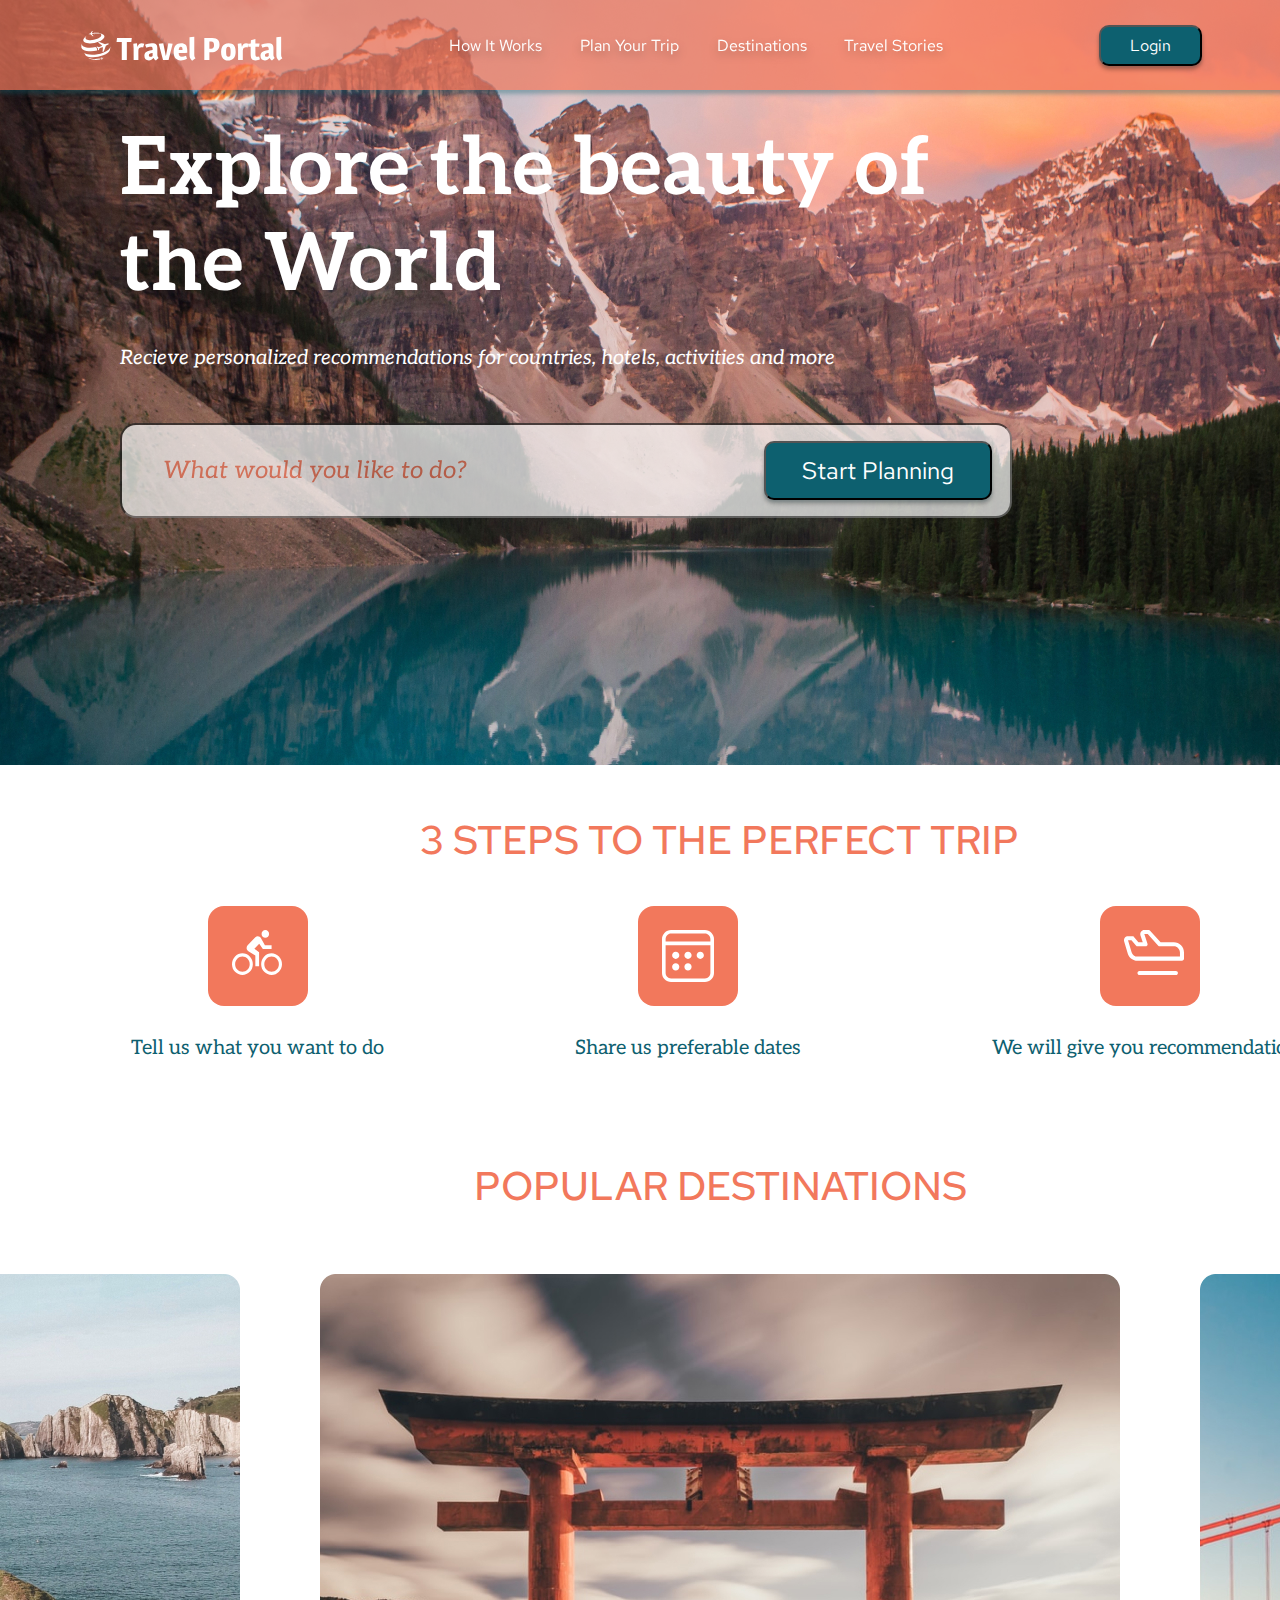
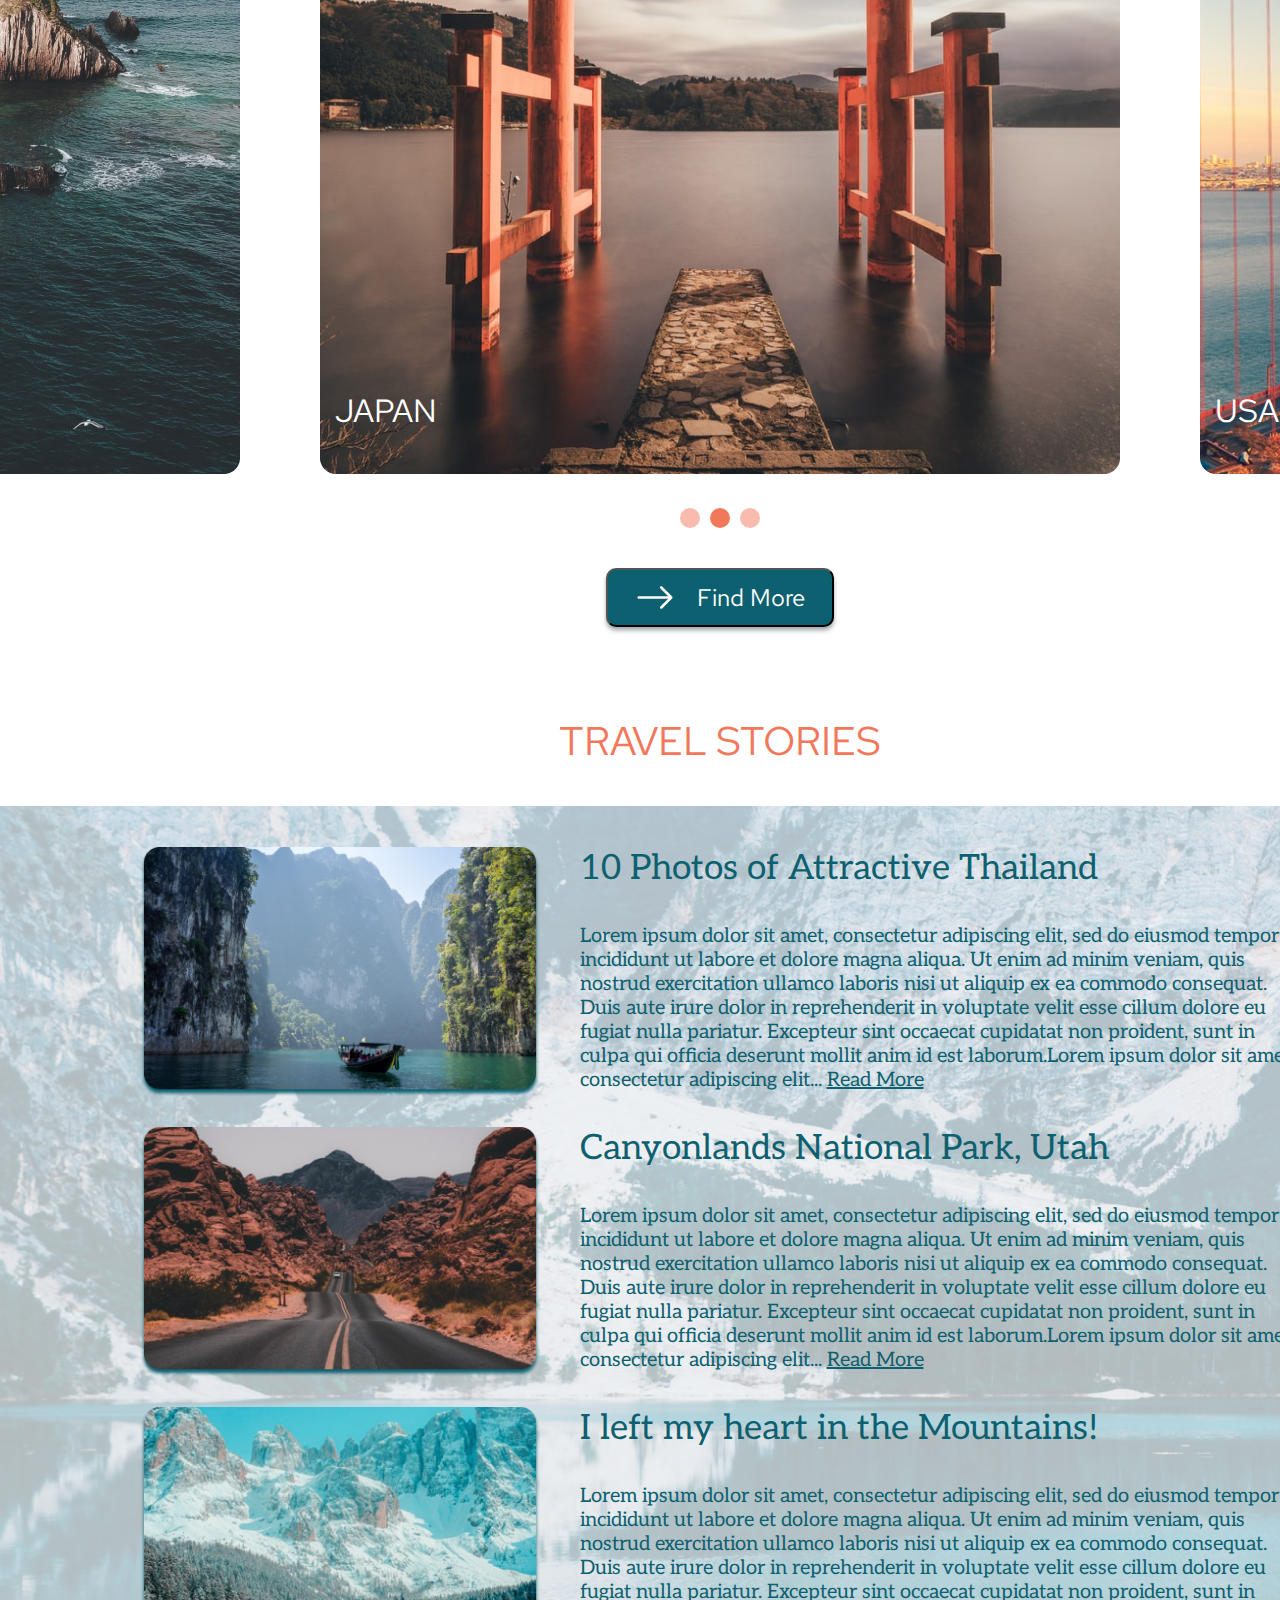
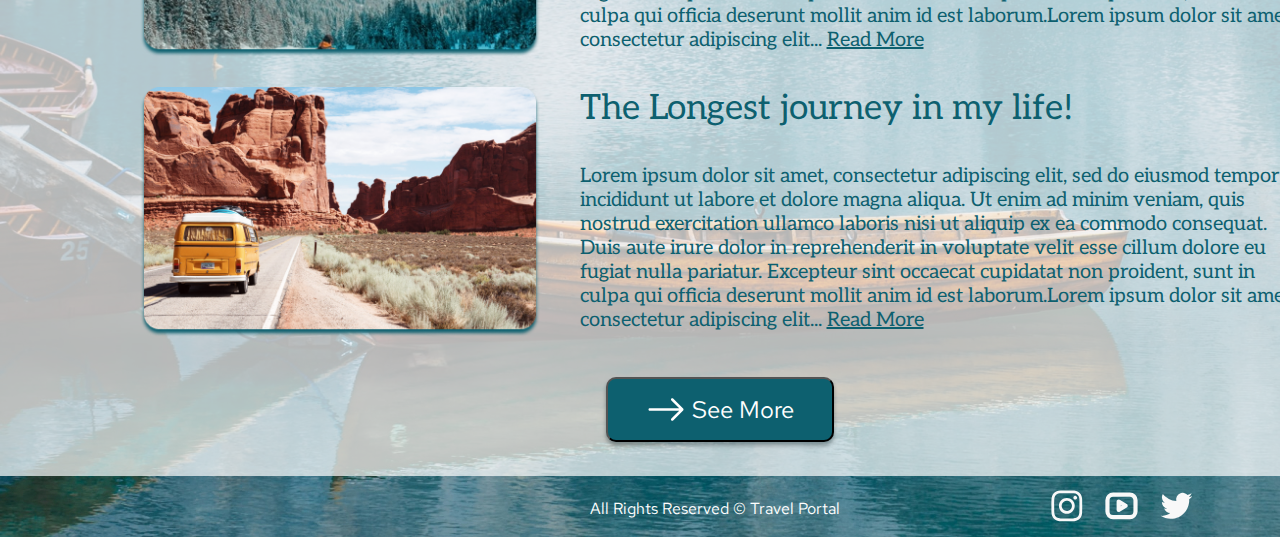
==== travel/index.html @ ea9cec98 "feat: create page layout" ====
<!DOCTYPE html>
<html lang="en">
<head>
    <meta charset="UTF-8">
    <meta http-equiv="X-UA-Compatible" content="IE=edge">
    <meta name="viewport" content="width=device-width, initial-scale=1.0">
    <title>Travel Portal</title>
    <link rel="stylesheet" href="style.css">
    <link rel="preconnect" href="https://fonts.googleapis.com">
    <link rel="preconnect" href="https://fonts.gstatic.com" crossorigin>
    <link href="https://fonts.googleapis.com/css2?family=Aleo:ital,wght@0,700;1,400;1,700&family=Red+Hat+Text:wght@500&display=swap" rel="stylesheet">
</head>
<body>
    <header class="header">
        <img class="header-logo" src="assets/svg/travel-portal-logo.svg" alt="Travel Portal Logo">
        <nav class="nav">
           <ul class="nav-list">
            <li class="nav-item"><a href="#preview">How It Works</a></li>
            <li class="nav-item"><a href="#steps">Plan Your Trip</a></li>
            <li class="nav-item"><a href="#destinations">Destinations</a></li>
            <li class="nav-item"><a href="#stories">Travel Stories</a></li>
           </ul> 
        </nav>
        <button class="button navbtn">Login</button>
    </header>
    <div class="header-background"></div>
    <main>
        <div class="background-img-1"><img src="assets/img/background-img-1.jpg" alt=""></div>
        <section id="preview">
            <div class="preview-background">
                <div class="preview-card">
                    <h1>Explore the beauty of the World</h1>
                    <p>Recieve personalized recommendations for countries, hotels, activities and more</p>
                    <div class="search-container">
                        <input class="input" id="search" type="text" placeholder="What would you like to do?"><button class="button previewbtn" for="#search">Start Planning</button>
                    </div>
                </div>
            </div>
        </section>
        <section id="steps">
            <div class="steps-block">
                <h2>3 STEPS TO THE PERFECT TRIP</h2>
                <div class="steps-figures">
                <figure>
                    <div class="steps-image">
                        <img src="assets/svg/bicycle-logo.svg" alt="bicycle-logo">
                    </div>
                    <figcaption>Tell us what you want to do</figcaption>
                </figure>
                <figure>
                    <div class="steps-image">
                        <img src="assets/svg/calendar.svg" alt="calendar-logo">
                    </div>
                    <figcaption>Share us preferable dates</figcaption>
                </figure>
                <figure>
                    <div class="steps-image">
                        <img src="assets/svg/airplane.svg" alt="airplane-logo">
                    </div>
                    <figcaption>We will give you recommendations</figcaption>
                </figure>
                </div>
            </div>   
        </section>
        <section id="destinations">
            <div class="destinations-block">
                <h2>POPULAR DESTINATIONS</h2>
                <div class="destinations-figures">
                    <figure>
                        <div class="destinations-image">
                            <img src="assets/img/spain.jpg" alt="Spain">
                        </div>
                        <figcaption class="destination-caption">SPAIN</figcaption>
                    </figure>
                    <figure>
                        <div class="destinations-image">
                            <img src="assets/img/japan.jpg" alt="Japan">
                        </div>
                        <figcaption class="destination-caption">JAPAN</figcaption>
                    </figure>
                    <figure>
                        <div class="destinations-image">
                            <img src="assets/img/USA.jpg" alt="USA">
                        </div>
                        <figcaption class="destination-caption">USA</figcaption>
                    </figure>
                </div>
                <div class="indicator">
                    <ul>
                        <li><div class="filled not-filled"></div></li>
                        <li><div class="filled"></div></li>
                        <li><div class="filled not-filled"></div></li>
                    </ul>
                </div>
                <button class="button destinationsbtn">
                    <div class="btn-wrapper">
                        <img src="assets/svg/bi_arrow-right.svg" alt="">Find More
                    </div>
                </button>
            </div>
        </section>
       <section id="stories">
            <div class="overlay"></div>
            <div class="stories-block">
                <h2>TRAVEL STORIES</h2>
                <div class="stories-section">
                    <div class="story-card">
                        <img src="assets/img/thailand.png" alt="image">
                        <div class="text-block">
                            <h3>10 Photos of Attractive Thailand</h3>
                            <p>Lorem ipsum dolor sit amet, consectetur adipiscing elit, sed do eiusmod tempor incididunt ut labore et dolore magna aliqua. Ut enim ad minim veniam, quis nostrud exercitation 
                                ullamco laboris nisi ut aliquip ex ea commodo consequat. Duis aute irure dolor in reprehenderit in voluptate velit esse cillum dolore eu fugiat nulla pariatur. Excepteur 
                                sint occaecat cupidatat non proident, sunt in culpa qui officia deserunt mollit anim id est laborum.Lorem ipsum dolor sit amet, consectetur adipiscing elit... <a href="">Read More</a></p>
                        </div>
                    </div>
                    <div class="story-card">
                        <img src="assets/img/utah.png" alt="image">
                        <div class="text-block">
                            <h3>Canyonlands National Park, Utah</h3>
                            <p>Lorem ipsum dolor sit amet, consectetur adipiscing elit, sed do eiusmod tempor incididunt ut labore et dolore magna aliqua. Ut enim ad minim veniam, quis nostrud exercitation 
                                ullamco laboris nisi ut aliquip ex ea commodo consequat. Duis aute irure dolor in reprehenderit in voluptate velit esse cillum dolore eu fugiat nulla pariatur. Excepteur sint 
                                occaecat cupidatat non proident, sunt in culpa qui officia deserunt mollit anim id est laborum.Lorem ipsum dolor sit amet, consectetur adipiscing elit... <a href="">Read More</a></p>
                        </div>
                    </div>
                    <div class="story-card">
                        <img src="assets/img/mountains.png" alt="image">
                        <div class="text-block">
                            <h3>I left my heart in the Mountains!</h3>
                            <p>Lorem ipsum dolor sit amet, consectetur adipiscing elit, sed do eiusmod tempor incididunt ut labore et dolore magna aliqua. Ut enim ad minim veniam, quis nostrud exercitation 
                                ullamco laboris nisi ut aliquip ex ea commodo consequat. Duis aute irure dolor in reprehenderit in voluptate velit esse cillum dolore eu fugiat nulla pariatur. Excepteur sint 
                                occaecat cupidatat non proident, sunt in culpa qui officia deserunt mollit anim id est laborum.Lorem ipsum dolor sit amet, consectetur adipiscing elit... <a href="">Read More</a></p>
                        </div>
                    </div>
                    <div class="story-card">
                        <img src="assets/img/utah2.png" alt="image">
                        <div class="text-block">
                            <h3>The Longest journey in my life!</h3>
                            <p>Lorem ipsum dolor sit amet, consectetur adipiscing elit, sed do eiusmod tempor incididunt ut labore et dolore magna aliqua. Ut enim ad minim veniam, quis nostrud exercitation 
                                ullamco laboris nisi ut aliquip ex ea commodo consequat. Duis aute irure dolor in reprehenderit in voluptate velit esse cillum dolore eu fugiat nulla pariatur. Excepteur sint 
                                occaecat cupidatat non proident, sunt in culpa qui officia deserunt mollit anim id est laborum.Lorem ipsum dolor sit amet, consectetur adipiscing elit... <a href="">Read More</a></p>
                        </div>
                    </div>
                </div>
                <button class="button storiesbtn">
                    <div class="btn-wrapper">
                        <img src="assets/svg/bi_arrow-right.svg" alt="">See More
                    </div>
                </button>
            </div>
        </section>
        <div class="background-image-2"><img src="assets/img/background-img-2.jpg" alt=""></div>
        <div class="footer-background"></div>
    </main>
   <footer>
        <div class="footer-text">All Rights Reserved © Travel Portal</div>
        <div class="social-media">
            <ul>
                <li><a href=""><img src="assets/svg/instagram.svg" alt=""></a></li>
                <li><a href=""><img src="assets/svg/youtube.svg" alt=""></a></li>
                <li><a href=""><img src="assets/svg/twitter.svg" alt=""></a></li>
            </ul>
        </div>
    </footer>
</body>
</html>
---- travel/style.css ----
* { 
    box-sizing: border-box;
    /* border: 1px solid black; */
}

body {
    margin: 0 auto;
    padding: 0;
    max-width: 1440px;
    font-family: 'Red Hat Text', sans-serif;
    font-size: 16px;
    overflow-x: hidden;
}

main {
    max-height: 3505px;
}

h1 {
    font-family: Aleo;
    font-size: 80px;
    color: #fff;
    margin-top: 0;
    margin-bottom: 32px;
}

.header {
    padding: 0;
    height: 90px;
    display: flex;
    justify-content: space-around;
    align-items: center;
}

.header-background {
    background-color: #F2785C;
    box-shadow: 0px 4px 4px rgba(13, 96, 111, 0.5);
    height: 90px;
    width: 1440px;
    position: absolute;
    top: 0px;
    opacity: 70%;
    z-index: -1;
}

.header-logo {
    width: 216px;
    height: 31px;
    opacity: 1.0;
}

.nav {
    display: flex;
}

.nav-list {
    display: flex;
    justify-content: space-between;
    list-style: none;
    margin: 0;
    padding-inline-start: 0;
    width: 494px;
    filter: drop-shadow(0px 4px 4px rgba(0, 0, 0, 0.25));
}

nav a {
    text-decoration: none;
    color: #FFFFFF;
}

.button {
    background-color: #0D606F;
    color: #fff;
    font-size: inherit;
    font-family: inherit;
    border-radius: 10px;
    box-shadow: 0px 4px 4px rgba(0, 0, 0, 0.25), 0px 2px 3px rgba(13, 96, 111, 0.16);
}

.navbtn {
    width: 103px;
    height: 41px;
}

.background-img-1 {
    position: absolute;
    top: 0px;
    z-index: -2;
}

.preview-card {
    width: 892px;
    height: 422px;
    color: white;
    position: relative;
    left: 120px;
    top: 32px;
}

.preview-card p {
    font-family: Aleo;
    font-style: italic;
    font-size: 20px;
}

.input {
    width: 892px;
    height: 95px;
    border-radius: 16px;
    opacity: 0.7;
    margin-top: 33px;
    color: #F2785C;
    font-size: 24px;
    font-family: Aleo;
    padding-left: 41px;

}

input::placeholder {
    color: #F2785C;
    font-family: Aleo;
    font-style: italic;
    font-size: 24px;
}

.previewbtn {
    width: 228px;
    height: 59px;
    font-size: 24px;
    position: relative;
    bottom: 77px;
    left: 644px;
}

.steps-block {
    width: 1177px;
    height: 247px;
    position: relative;
    top: 301px;
    left: 131px;
}

.steps-block h2 {
    color: #F2785C;
    font-size: 40px;
    font-family: "Red Hat Text";
    font-weight: 500;
    text-align: center;
    margin: 0;
}

.steps-figures {
    display: flex;
    justify-content: space-between;
}

.steps-figures figure {
    margin: 40px 0 0 0;
}

.steps-image {
    background-color: #F2785C;
    width: 100px;
    height: 100px;
    border-radius: 16px;
    margin: 0 auto 30px;
}

.steps-image img {
    position: relative;
    top: 24px;
    left: 24px;
}

.steps-block figcaption {
    color: #0D606F;
    font-family: Aleo;
    font-weight: 400;
    font-size: 20px;
}

.destinations-block {
    width: 2520px;
    height: 1042px;
    position: relative;
    top: 400px;
    left: -540px;
}

.destinations-block h2 {
    color: #F2785C;
    font-size: 40px;
    font-weight: 500;
    text-align: center;
    margin: 0 auto 46px;
}

.destinations-figures {
    display: flex;
    justify-content: center;
}

.destination-caption {
    position: relative;
    bottom: 90px;
    left: 15px;
    color: white;
    font-size: 32px;
}

.indicator {
    width: 80px;
    margin: 0 auto;
}

.indicator ul {
    display: flex;
    justify-content: space-between;
    list-style: none;
    gap: 10px;
    padding-left: 0;
    margin-top: -30px;
    margin-bottom: 40px;
}

.filled {
    width: 20px;
    height: 20px;
    background-color: #F2785C;
    border-radius: 50px;
}

.not-filled {
    opacity: 50%;
}

.destinationsbtn {
    display: block;
    margin: 0 auto 80px;
    font-size: 24px;
    width: 228px;
    height: 59px;
}

.btn-wrapper {
    display: flex;
    justify-content: space-evenly;
    align-items: center;
}

.stories-block {
    width: 1201px;
    height: 1322px;
    position: relative;
    left: 119px;
    top: 480px;
}

.stories-block h2 {
    font-family: 'Red Hat Text';
    font-weight: normal;
    font-size: 40px;
    color: #F2785C;
    text-align: center;
    margin-bottom: 80px;
}

.stories-section {
    display: flex;
    width: 100%;
    flex-wrap: wrap;
}

.story-card {
    display: flex;
    width: 100%;
    justify-content: center;
}

.story-card img {
    width: 400px;
    height: 250px;
    margin-bottom: 30px;
}

.text-block {
    width: 760px;
    padding-left: 40px;
}

.text-block h3 {
    font-family: Aleo;
    font-weight: 400;
    color: #0D606F;
    font-size: 35px;
    margin-top: 0;
}

.text-block p {
    font-family: Aleo;
    color: #0D606F;
    font-size: 20px;
    font-weight: 400;
}

.text-block a {
    color: #0D606F;
}

.storiesbtn {
    width: 228px;
    display: block;
    margin: 10px auto 0;
    padding: 10px 32px;
    font-size: 24px;
}

.background-image-2 {
    position: relative;
    bottom: 750px;
    z-index: -2;
}

.footer-background {
    background-color: #fff;
    height: 1270px;
    width: 1442px;
    opacity: 70%;
    z-index: -1;
    position: relative;
    bottom: 2086px;
}

footer {
    display: flex;
    align-items: center;
    height: 61px;
    position: relative;
    bottom: -83px;
}

.footer-text {
    width: 82%;
    color: white;
    padding-left: 590px;
}

.social-media {
    width: 18%;
}

.social-media ul {
    display: flex;
    gap: 20px;
    padding-left: 0;
}

.social-media li {
    list-style: none;
}
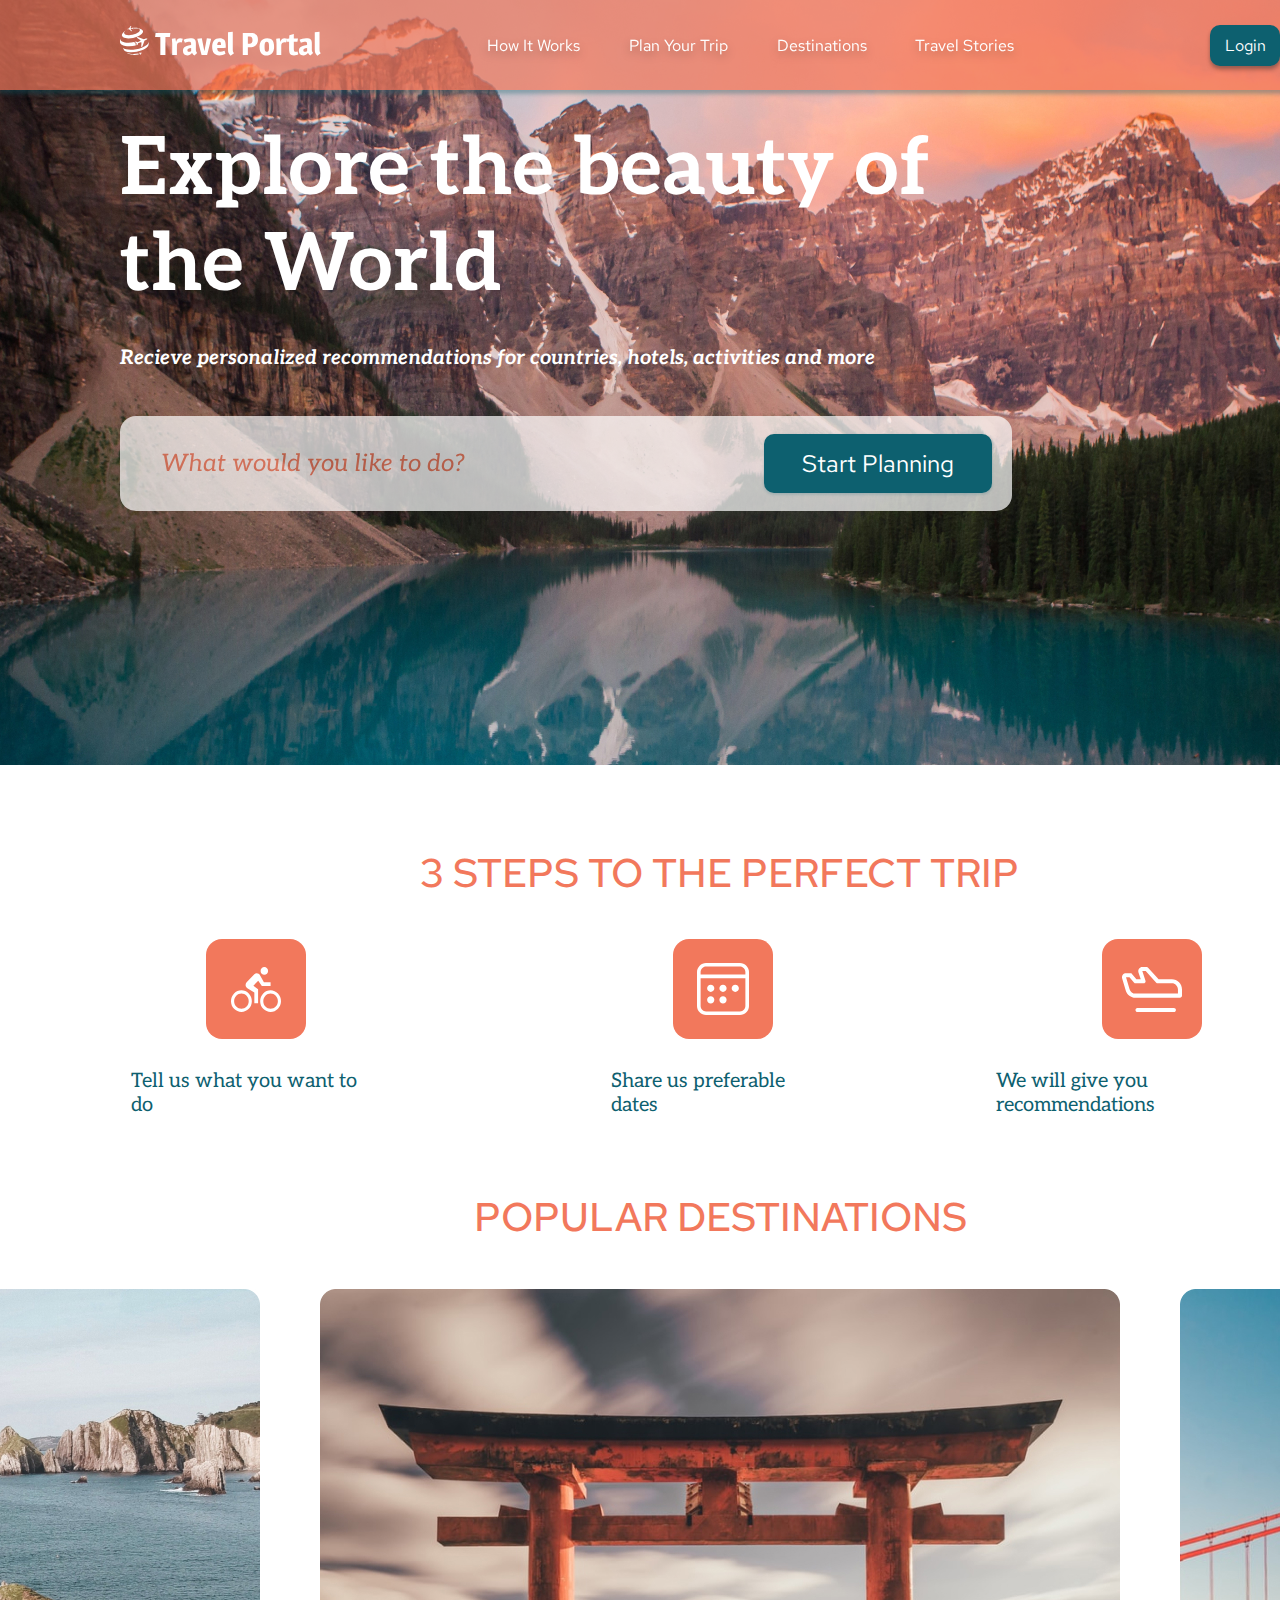
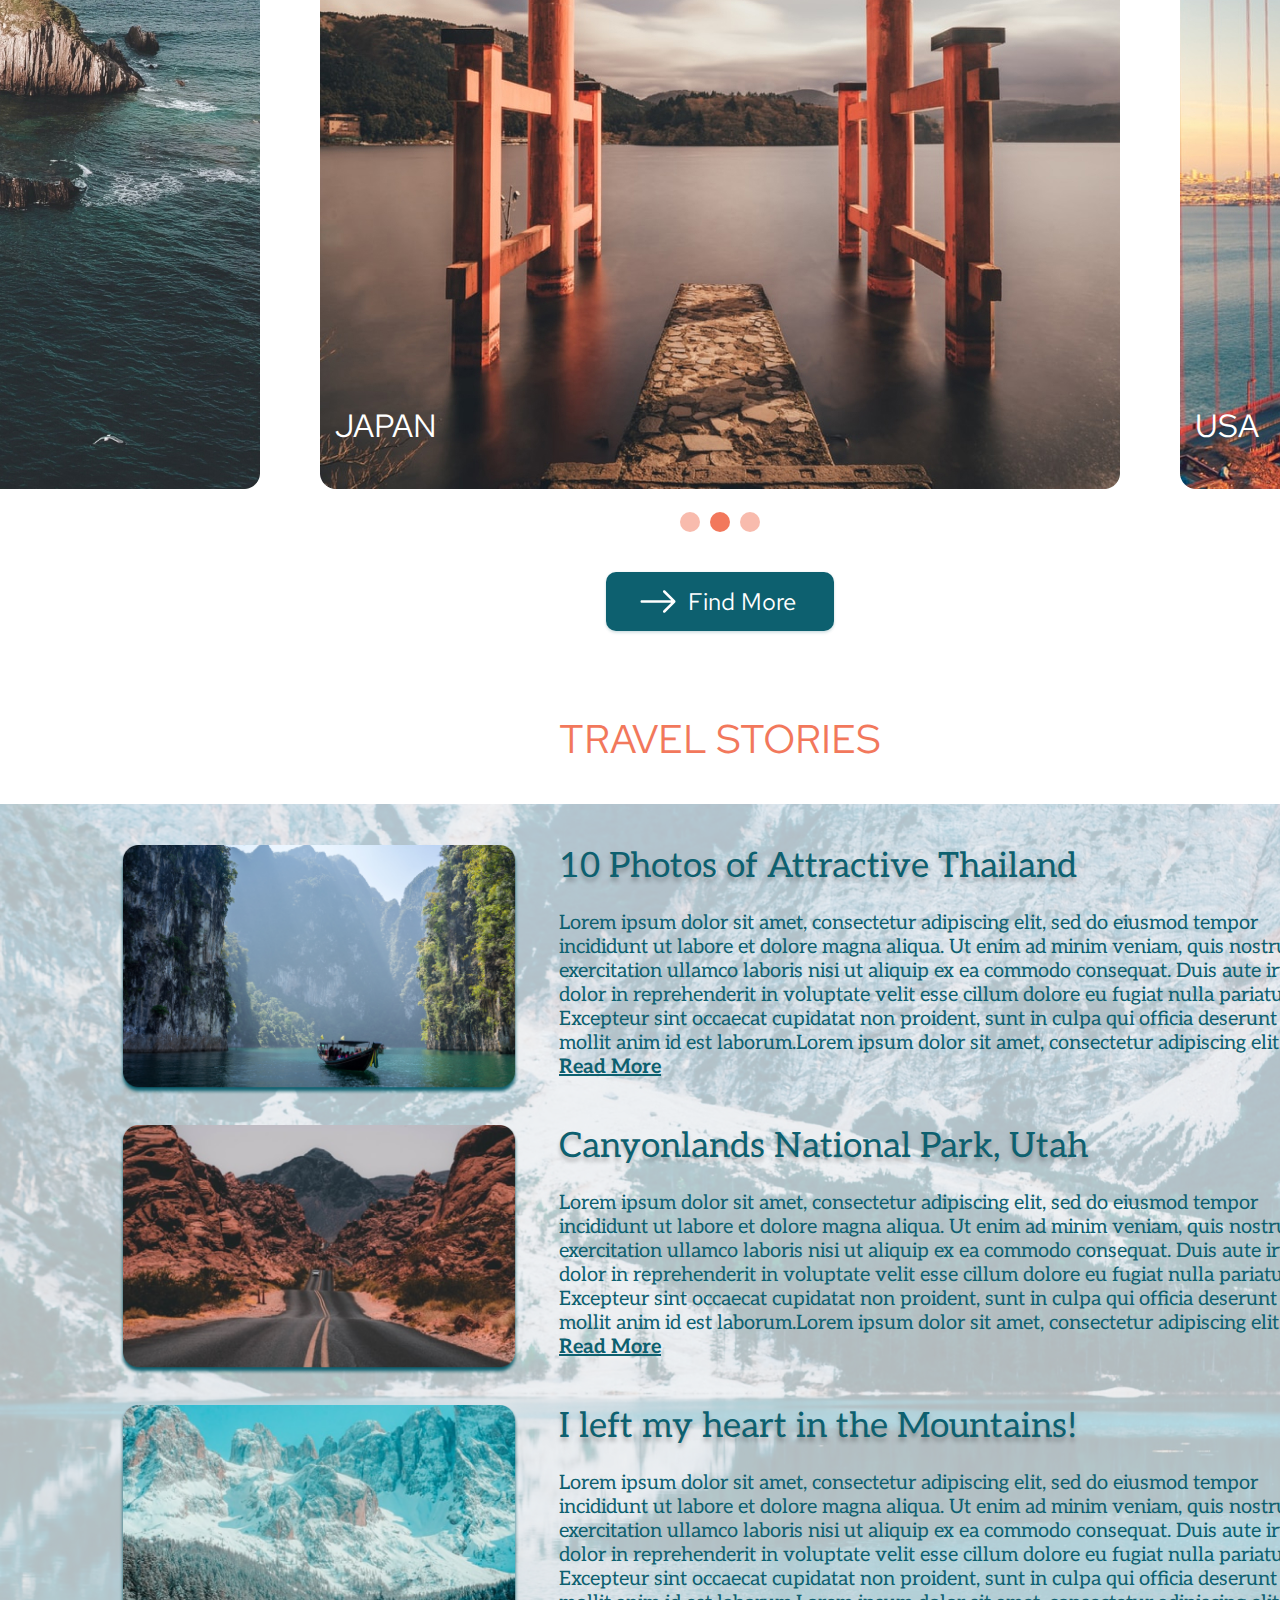
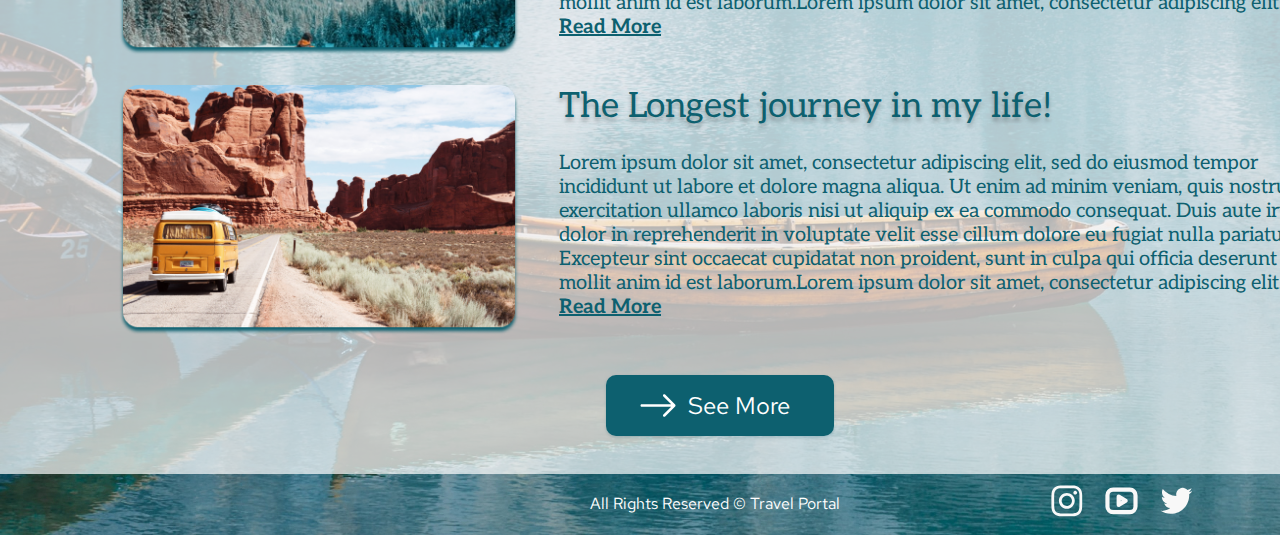
==== commit dcf153ad: "fix: correct layout in accordance with the task" ====
--- a/travel/index.html
+++ b/travel/index.html
@@ -1,5 +1,5 @@
 <!DOCTYPE html>
-<html lang="en">
+<html lang="zxx">
 <head>
     <meta charset="UTF-8">
     <meta http-equiv="X-UA-Compatible" content="IE=edge">
@@ -8,7 +8,8 @@
     <link rel="stylesheet" href="style.css">
     <link rel="preconnect" href="https://fonts.googleapis.com">
     <link rel="preconnect" href="https://fonts.gstatic.com" crossorigin>
-    <link href="https://fonts.googleapis.com/css2?family=Aleo:ital,wght@0,700;1,400;1,700&family=Red+Hat+Text:wght@500&display=swap" rel="stylesheet">
+    <link href="https://fonts.googleapis.com/css2?family=Aleo:ital,wght@0,400;0,700;1,400;1,700&family=Red+Hat+Text:wght@500&display=swap" rel="stylesheet">
+    <link rel="icon" href="assets/svg/favicon.svg">
 </head>
 <body>
     <header class="header">
@@ -32,7 +33,7 @@
                     <h1>Explore the beauty of the World</h1>
                     <p>Recieve personalized recommendations for countries, hotels, activities and more</p>
                     <div class="search-container">
-                        <input class="input" id="search" type="text" placeholder="What would you like to do?"><button class="button previewbtn" for="#search">Start Planning</button>
+                        <input class="input" id="search" type="text" placeholder="What would you like to do?"><button class="button previewbtn">Start Planning</button>
                     </div>
                 </div>
             </div>
@@ -41,24 +42,24 @@
             <div class="steps-block">
                 <h2>3 STEPS TO THE PERFECT TRIP</h2>
                 <div class="steps-figures">
-                <figure>
-                    <div class="steps-image">
-                        <img src="assets/svg/bicycle-logo.svg" alt="bicycle-logo">
-                    </div>
-                    <figcaption>Tell us what you want to do</figcaption>
-                </figure>
-                <figure>
-                    <div class="steps-image">
-                        <img src="assets/svg/calendar.svg" alt="calendar-logo">
-                    </div>
-                    <figcaption>Share us preferable dates</figcaption>
-                </figure>
-                <figure>
-                    <div class="steps-image">
-                        <img src="assets/svg/airplane.svg" alt="airplane-logo">
-                    </div>
-                    <figcaption>We will give you recommendations</figcaption>
-                </figure>
+                    <figure>
+                        <div class="steps-image">
+                            <img class="logo-1" src="assets/svg/bicycle-logo.svg" alt="bicycle-logo">
+                        </div>
+                        <figcaption>Tell us what you want to do</figcaption>
+                    </figure>
+                    <figure>
+                        <div class="steps-image">
+                            <img class="logo-2" src="assets/svg/calendar.svg" alt="calendar-logo">
+                        </div>
+                        <figcaption>Share us preferable dates</figcaption>
+                    </figure>
+                    <figure>
+                        <div class="steps-image">
+                            <img class="logo-3" src="assets/svg/airplane.svg" alt="airplane-logo">
+                        </div>
+                        <figcaption>We will give you recommendations</figcaption>
+                    </figure>
                 </div>
             </div>   
         </section>
@@ -93,7 +94,7 @@
                     </ul>
                 </div>
                 <button class="button destinationsbtn">
-                    <div class="btn-wrapper">
+                    <div class="btn-wrapper"><!--Element div not allowed as child of element button in this context. (Suppressing further errors from this subtree.) same in line 146-->
                         <img src="assets/svg/bi_arrow-right.svg" alt="">Find More
                     </div>
                 </button>
@@ -142,7 +143,7 @@
                     </div>
                 </div>
                 <button class="button storiesbtn">
-                    <div class="btn-wrapper">
+                    <div class="btn-wrapper"> <!--Element div not allowed as child of element button in this context. (Suppressing further errors from this subtree.) same in line 97-->
                         <img src="assets/svg/bi_arrow-right.svg" alt="">See More
                     </div>
                 </button>
--- a/travel/style.css
+++ b/travel/style.css
@@ -1,6 +1,9 @@
 * { 
     box-sizing: border-box;
-    /* border: 1px solid black; */
+}
+
+html {
+    scroll-behavior: smooth;
 }
 
 body {
@@ -13,7 +16,7 @@
 }
 
 main {
-    max-height: 3505px;
+    max-height: 3500px;
 }
 
 h1 {
@@ -28,7 +31,7 @@
     padding: 0;
     height: 90px;
     display: flex;
-    justify-content: space-around;
+    justify-content: flex-start;
     align-items: center;
 }
 
@@ -46,7 +49,10 @@
 .header-logo {
     width: 216px;
     height: 31px;
-    opacity: 1.0;
+    margin-left: 120px;
+    margin-right: 158px;
+    align-self: flex-start;
+    margin-top: 25px;
 }
 
 .nav {
@@ -57,9 +63,9 @@
     display: flex;
     justify-content: space-between;
     list-style: none;
-    margin: 0;
+    margin-right: 196px;
     padding-inline-start: 0;
-    width: 494px;
+    width: 527px;
     filter: drop-shadow(0px 4px 4px rgba(0, 0, 0, 0.25));
 }
 
@@ -74,12 +80,13 @@
     font-size: inherit;
     font-family: inherit;
     border-radius: 10px;
-    box-shadow: 0px 4px 4px rgba(0, 0, 0, 0.25), 0px 2px 3px rgba(13, 96, 111, 0.16);
+    border: none;
 }
 
 .navbtn {
     width: 103px;
     height: 41px;
+    box-shadow: 0px 4px 4px rgba(0, 0, 0, 0.25), 0px 2px 3px rgba(13, 96, 111, 0.16);
 }
 
 .background-img-1 {
@@ -99,8 +106,10 @@
 
 .preview-card p {
     font-family: Aleo;
+    font-weight: bold;
     font-style: italic;
     font-size: 20px;
+    margin-bottom: 46px;
 }
 
 .input {
@@ -108,12 +117,11 @@
     height: 95px;
     border-radius: 16px;
     opacity: 0.7;
-    margin-top: 33px;
     color: #F2785C;
     font-size: 24px;
     font-family: Aleo;
     padding-left: 41px;
-
+    border: none;
 }
 
 input::placeholder {
@@ -130,14 +138,15 @@
     position: relative;
     bottom: 77px;
     left: 644px;
+    box-shadow: 0px 0px 3px rgba(13, 96, 111, 0.08), 0px 2px 3px rgba(13, 96, 111, 0.16);
 }
 
 .steps-block {
     width: 1177px;
     height: 247px;
     position: relative;
-    top: 301px;
     left: 131px;
+    margin-top: 334px;
 }
 
 .steps-block h2 {
@@ -152,6 +161,14 @@
 .steps-figures {
     display: flex;
     justify-content: space-between;
+}
+
+.steps-figures figure:first-child {
+    padding-right: 230px;
+}
+
+.steps-figures figure:last-child {
+    padding-left: 161px;
 }
 
 .steps-figures figure {
@@ -166,10 +183,16 @@
     margin: 0 auto 30px;
 }
 
-.steps-image img {
-    position: relative;
-    top: 24px;
-    left: 24px;
+.logo-1 {
+    padding: 28px 25px 27px;
+}
+
+.logo-2 {
+    padding: 24px;
+}
+
+.logo-3 {
+    padding: 28px 20px 27px;
 }
 
 .steps-block figcaption {
@@ -183,8 +206,9 @@
     width: 2520px;
     height: 1042px;
     position: relative;
-    top: 400px;
     left: -540px;
+    margin-top: 97px;
+    margin-bottom: 80px;
 }
 
 .destinations-block h2 {
@@ -200,6 +224,10 @@
     justify-content: center;
 }
 
+.destinations-figures figure {
+    margin: 0 30px 0px 30px;
+}
+
 .destination-caption {
     position: relative;
     bottom: 90px;
@@ -219,8 +247,8 @@
     list-style: none;
     gap: 10px;
     padding-left: 0;
-    margin-top: -30px;
     margin-bottom: 40px;
+    margin-top: -25px;
 }
 
 .filled {
@@ -236,16 +264,21 @@
 
 .destinationsbtn {
     display: block;
-    margin: 0 auto 80px;
+    margin: 0 auto;
     font-size: 24px;
     width: 228px;
     height: 59px;
+    box-shadow: 0px 0px 3px rgba(13, 96, 111, 0.08), 0px 2px 3px rgba(13, 96, 111, 0.16);
+    padding: 0;
 }
 
 .btn-wrapper {
     display: flex;
-    justify-content: space-evenly;
     align-items: center;
+}
+.btn-wrapper img {
+    padding-left: 32px;
+    padding-right: 10px;
 }
 
 .stories-block {
@@ -253,7 +286,6 @@
     height: 1322px;
     position: relative;
     left: 119px;
-    top: 480px;
 }
 
 .stories-block h2 {
@@ -274,7 +306,6 @@
 .story-card {
     display: flex;
     width: 100%;
-    justify-content: center;
 }
 
 .story-card img {
@@ -285,7 +316,7 @@
 
 .text-block {
     width: 760px;
-    padding-left: 40px;
+    margin-left: 40px;
 }
 
 .text-block h3 {
@@ -294,6 +325,8 @@
     color: #0D606F;
     font-size: 35px;
     margin-top: 0;
+    margin-bottom: 24px;
+    text-shadow: 0px 4px 4px rgba(0, 0, 0, 0.25);
 }
 
 .text-block p {
@@ -305,6 +338,7 @@
 
 .text-block a {
     color: #0D606F;
+    font-weight: bold;
 }
 
 .storiesbtn {
@@ -313,11 +347,16 @@
     margin: 10px auto 0;
     padding: 10px 32px;
     font-size: 24px;
+    box-shadow: 0px 0px 3px rgba(13, 96, 111, 0.08), 0px 2px 3px rgba(13, 96, 111, 0.16);
+}
+
+.storiesbtn img {
+    padding: 0 10px 0 0;
 }
 
 .background-image-2 {
     position: relative;
-    bottom: 750px;
+    bottom: 1230px;
     z-index: -2;
 }
 
@@ -328,15 +367,14 @@
     opacity: 70%;
     z-index: -1;
     position: relative;
-    bottom: 2086px;
+    bottom: 2566px;
 }
 
 footer {
     display: flex;
     align-items: center;
     height: 61px;
-    position: relative;
-    bottom: -83px;
+    margin-top: 83px;
 }
 
 .footer-text {
